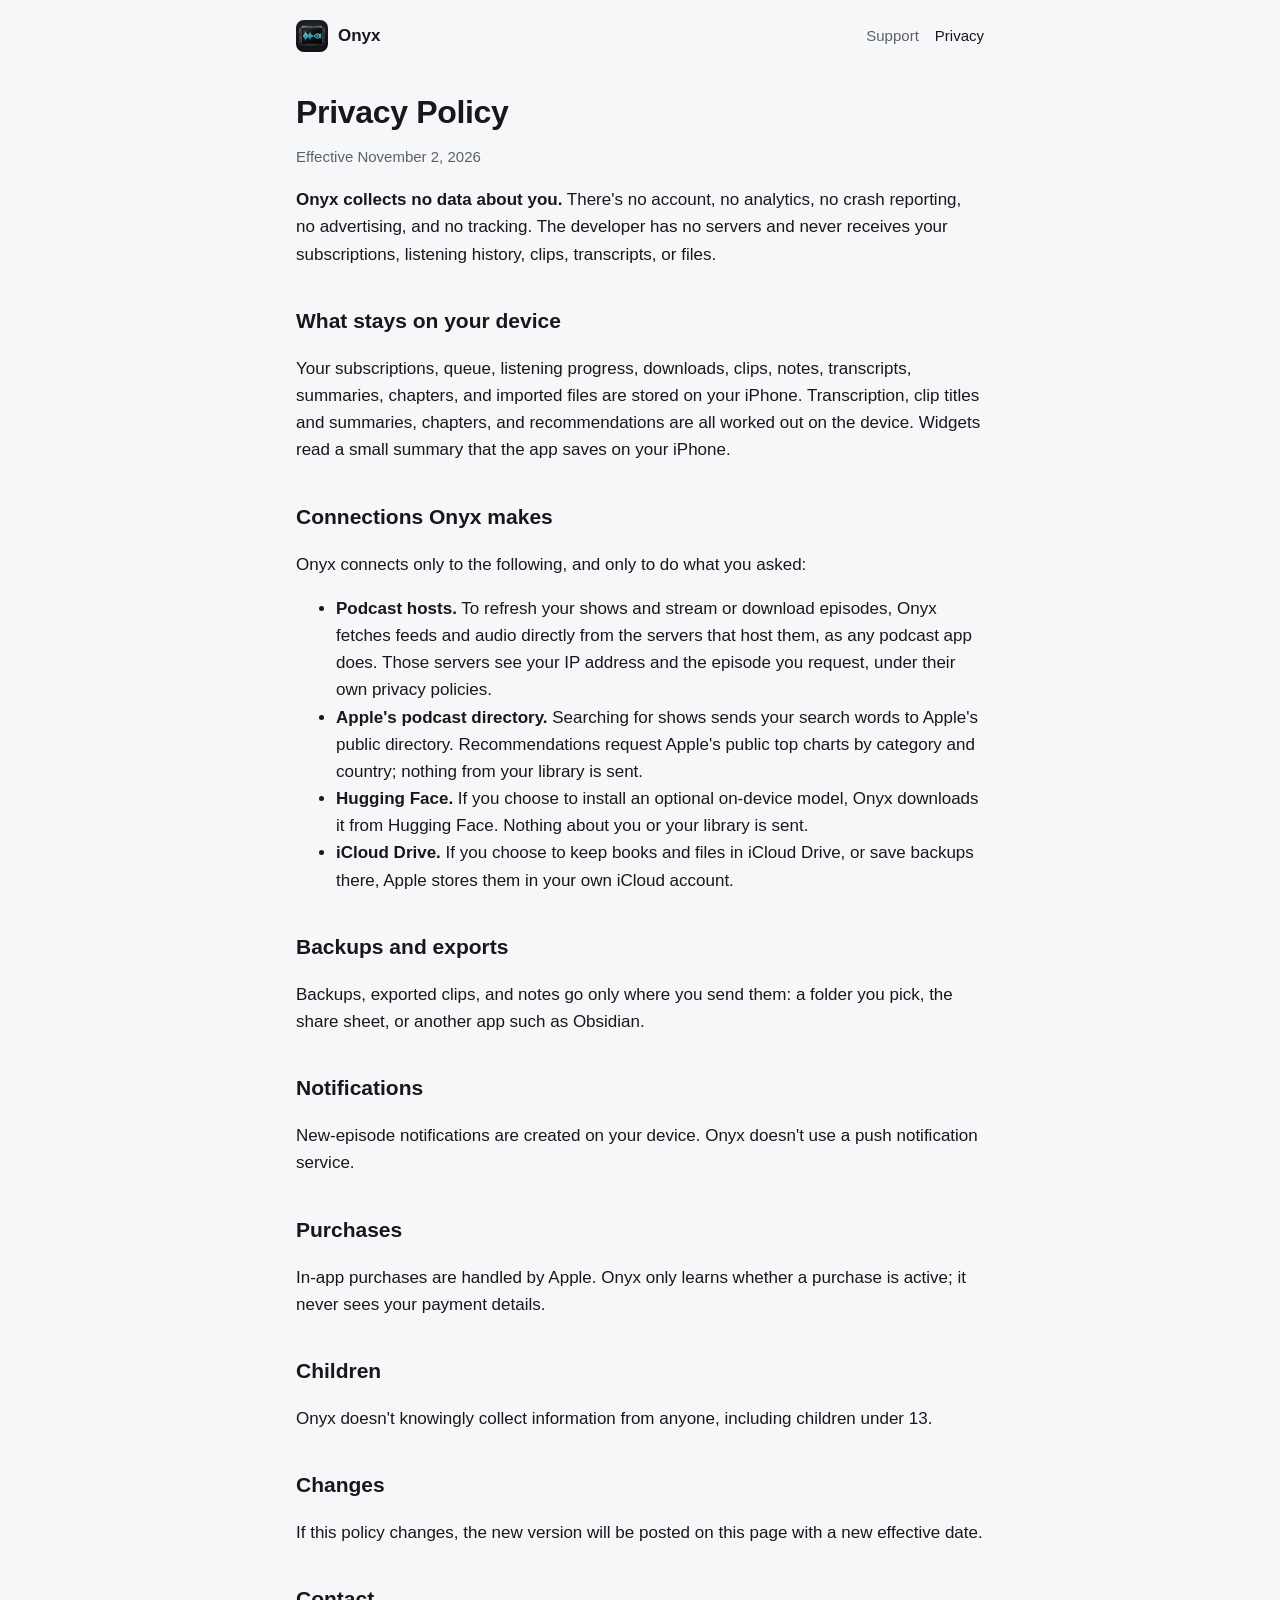
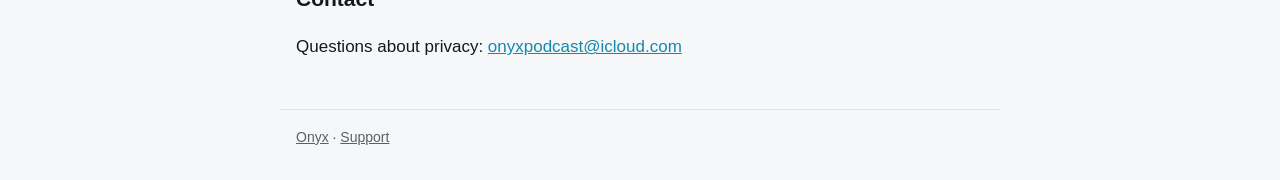
==== privacy.html @ 2ae06304 "Onyx website: home, support, and privacy policy" ====
<!doctype html>
<html lang="en">
<head>
  <meta charset="utf-8">
  <meta name="viewport" content="width=device-width, initial-scale=1">
  <title>Onyx Privacy Policy</title>
  <meta name="description" content="Onyx collects no personal data. Everything it makes stays on your device.">
  <link rel="icon" href="icon.svg" type="image/svg+xml">
  <link rel="stylesheet" href="style.css">
</head>
<body>
  <header class="site">
    <a class="brand" href="./"><img src="icon.svg" alt="">Onyx</a>
    <nav><a href="support.html">Support</a><a href="privacy.html" aria-current="page">Privacy</a></nav>
  </header>
  <main>
    <h1>Privacy Policy</h1>
    <p class="updated">Effective November 2, 2026</p>

    <p><strong>Onyx collects no data about you.</strong> There's no account, no analytics, no crash reporting, no advertising, and no tracking. The developer has no servers and never receives your subscriptions, listening history, clips, transcripts, or files.</p>

    <h2>What stays on your device</h2>
    <p>Your subscriptions, queue, listening progress, downloads, clips, notes, transcripts, summaries, chapters, and imported files are stored on your iPhone. Transcription, clip titles and summaries, chapters, and recommendations are all worked out on the device. Widgets read a small summary that the app saves on your iPhone.</p>

    <h2>Connections Onyx makes</h2>
    <p>Onyx connects only to the following, and only to do what you asked:</p>
    <ul>
      <li><strong>Podcast hosts.</strong> To refresh your shows and stream or download episodes, Onyx fetches feeds and audio directly from the servers that host them, as any podcast app does. Those servers see your IP address and the episode you request, under their own privacy policies.</li>
      <li><strong>Apple's podcast directory.</strong> Searching for shows sends your search words to Apple's public directory. Recommendations request Apple's public top charts by category and country; nothing from your library is sent.</li>
      <li><strong>Hugging Face.</strong> If you choose to install an optional on-device model, Onyx downloads it from Hugging Face. Nothing about you or your library is sent.</li>
      <li><strong>iCloud Drive.</strong> If you choose to keep books and files in iCloud Drive, or save backups there, Apple stores them in your own iCloud account.</li>
    </ul>

    <h2>Backups and exports</h2>
    <p>Backups, exported clips, and notes go only where you send them: a folder you pick, the share sheet, or another app such as Obsidian.</p>

    <h2>Notifications</h2>
    <p>New-episode notifications are created on your device. Onyx doesn't use a push notification service.</p>

    <h2>Purchases</h2>
    <p>In-app purchases are handled by Apple. Onyx only learns whether a purchase is active; it never sees your payment details.</p>

    <h2>Children</h2>
    <p>Onyx doesn't knowingly collect information from anyone, including children under 13.</p>

    <h2>Changes</h2>
    <p>If this policy changes, the new version will be posted on this page with a new effective date.</p>

    <h2>Contact</h2>
    <p>Questions about privacy: <a href="mailto:onyxpodcast@icloud.com">onyxpodcast@icloud.com</a></p>
  </main>
  <footer class="site">
    <a href="./">Onyx</a> · <a href="support.html">Support</a>
  </footer>
</body>
</html>
---- style.css ----
:root {
  --bg: #f6f7f8;
  --surface: #ffffff;
  --text: #16181b;
  --muted: #5c6066;
  --line: #e1e3e6;
  --accent: #1588ad;
  --max: 720px;
  color-scheme: light dark;
}

@media (prefers-color-scheme: dark) {
  :root {
    --bg: #0b0c0e;
    --surface: #16181b;
    --text: #eceef0;
    --muted: #9ba0a7;
    --line: #2c2f34;
    --accent: #8ae4f4;
  }
}

* { box-sizing: border-box; }

body {
  margin: 0;
  background: var(--bg);
  color: var(--text);
  font: 17px/1.6 -apple-system, BlinkMacSystemFont, "SF Pro Text", "Helvetica Neue", Arial, sans-serif;
  -webkit-text-size-adjust: 100%;
}

a { color: var(--accent); }

header.site, main, footer.site {
  max-width: var(--max);
  margin: 0 auto;
  padding: 0 16px;
}

header.site {
  display: flex;
  align-items: center;
  justify-content: space-between;
  gap: 12px;
  padding-top: 20px;
  padding-bottom: 20px;
}

.brand {
  display: flex;
  align-items: center;
  gap: 10px;
  color: var(--text);
  text-decoration: none;
  font-weight: 600;
}

.brand img { width: 32px; height: 32px; border-radius: 8px; }

nav a {
  color: var(--muted);
  text-decoration: none;
  margin-left: 16px;
  font-size: 15px;
}

nav a:hover, nav a[aria-current="page"] { color: var(--text); }

.hero { text-align: center; padding: 40px 0 24px; }
.hero img { width: 120px; height: 120px; border-radius: 27px; box-shadow: 0 10px 30px rgba(0,0,0,.25); }
.hero h1 { font-size: 40px; line-height: 1.15; margin: 24px 0 8px; letter-spacing: -0.02em; }
.hero p { color: var(--muted); font-size: 19px; margin: 0 auto; max-width: 520px; }

.features {
  display: grid;
  grid-template-columns: repeat(auto-fit, minmax(200px, 1fr));
  gap: 12px;
  margin: 32px 0;
}

.card {
  background: var(--surface);
  border: 1px solid var(--line);
  border-radius: 14px;
  padding: 16px 18px;
}

.card h3 { margin: 0 0 4px; font-size: 17px; }
.card p { margin: 0; color: var(--muted); font-size: 15px; line-height: 1.5; }

h1 { font-size: 32px; line-height: 1.2; letter-spacing: -0.01em; }
h2 { font-size: 21px; margin-top: 36px; }
.updated { color: var(--muted); font-size: 15px; margin-top: -8px; }

details {
  background: var(--surface);
  border: 1px solid var(--line);
  border-radius: 12px;
  padding: 12px 16px;
  margin: 10px 0;
}

summary { cursor: pointer; font-weight: 600; }
details p, details ul { margin: 10px 0 2px; }

.contact {
  background: var(--surface);
  border: 1px solid var(--line);
  border-radius: 14px;
  padding: 18px;
  margin: 24px 0;
}

footer.site {
  border-top: 1px solid var(--line);
  margin-top: 48px;
  padding-top: 16px;
  padding-bottom: 32px;
  color: var(--muted);
  font-size: 14px;
}

footer.site a { color: var(--muted); }

@media (max-width: 480px) {
  .hero h1 { font-size: 32px; }
  nav a { margin-left: 12px; }
}
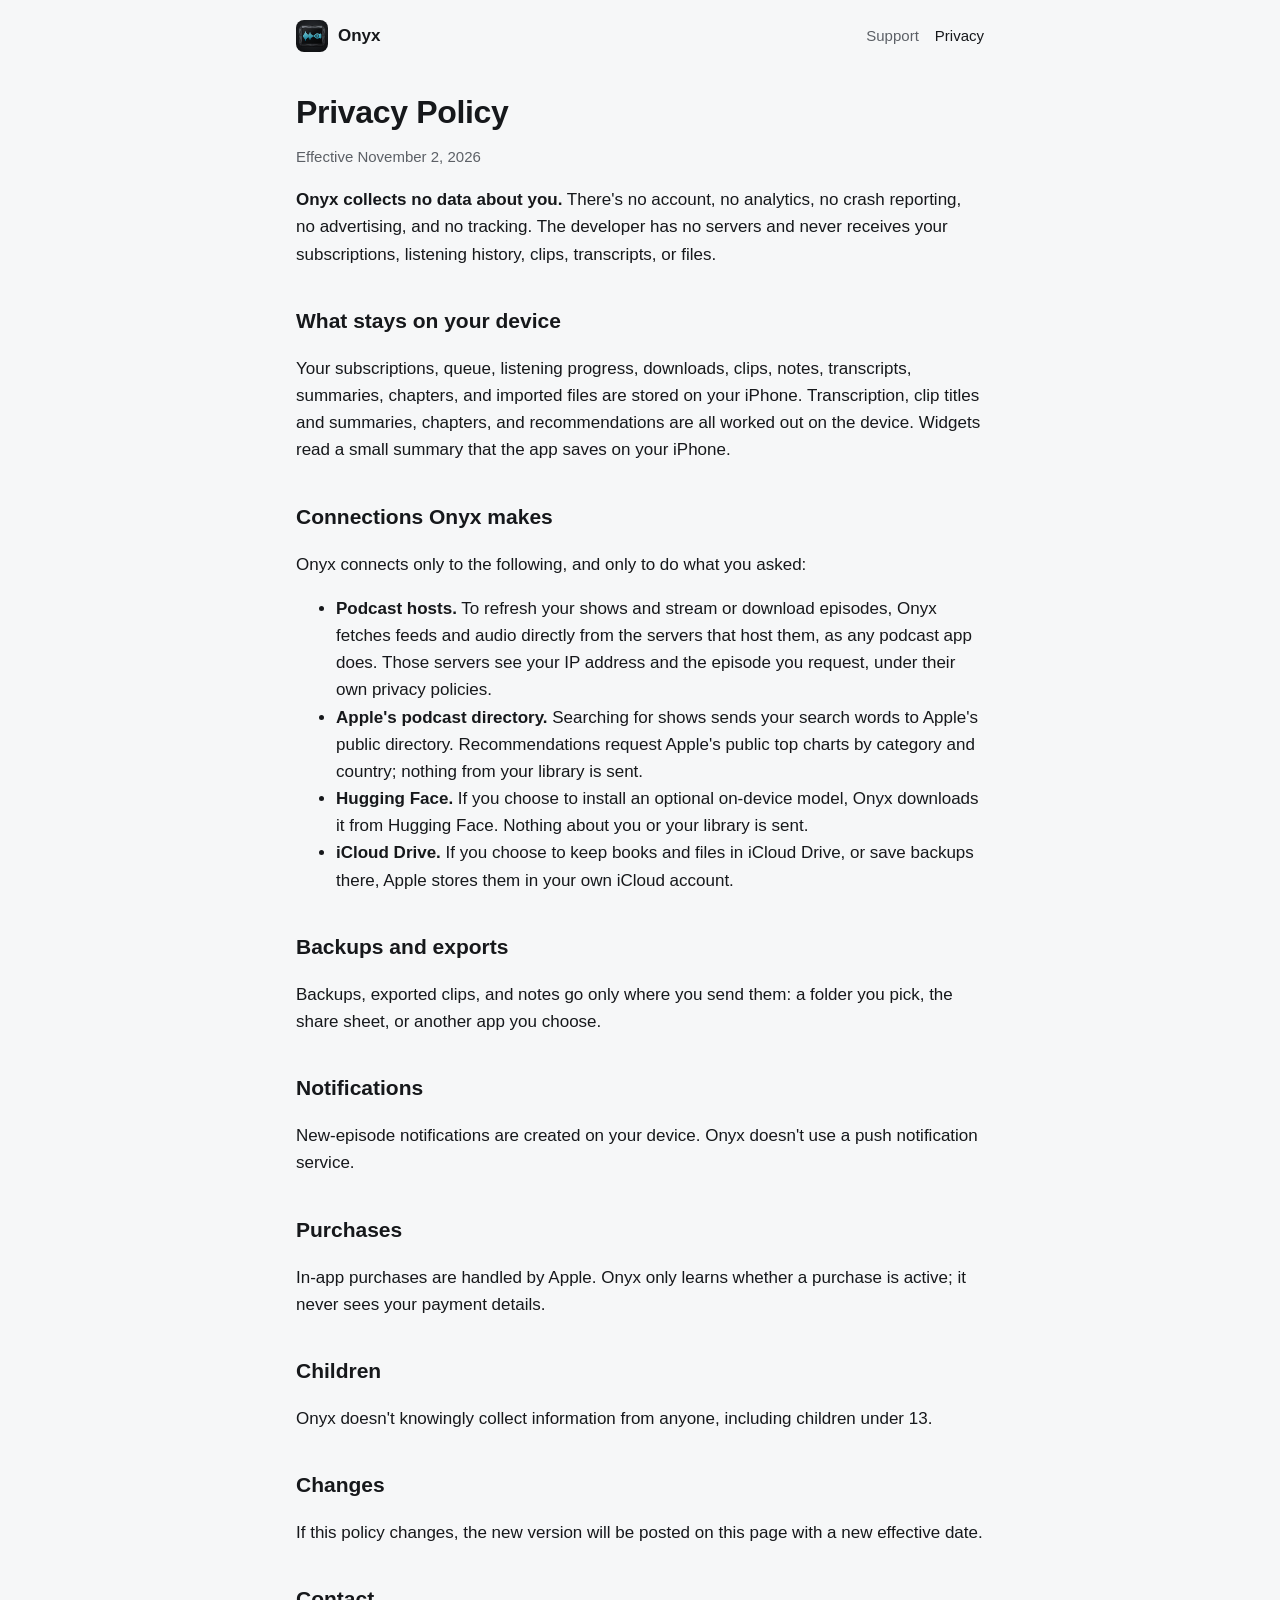
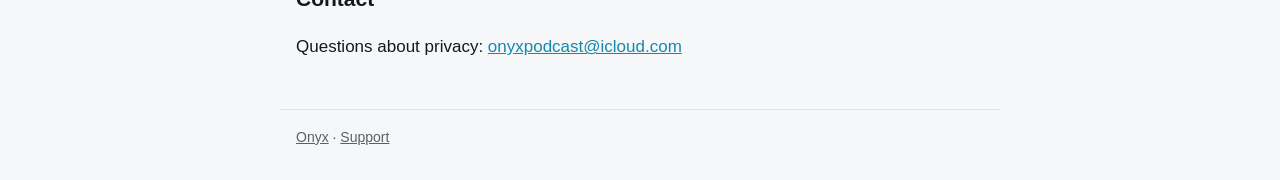
==== commit 27ddd31e: "Keep the site generic: no other apps named" ====
--- a/privacy.html
+++ b/privacy.html
@@ -32,7 +32,7 @@
     </ul>
 
     <h2>Backups and exports</h2>
-    <p>Backups, exported clips, and notes go only where you send them: a folder you pick, the share sheet, or another app such as Obsidian.</p>
+    <p>Backups, exported clips, and notes go only where you send them: a folder you pick, the share sheet, or another app you choose.</p>
 
     <h2>Notifications</h2>
     <p>New-episode notifications are created on your device. Onyx doesn't use a push notification service.</p>
